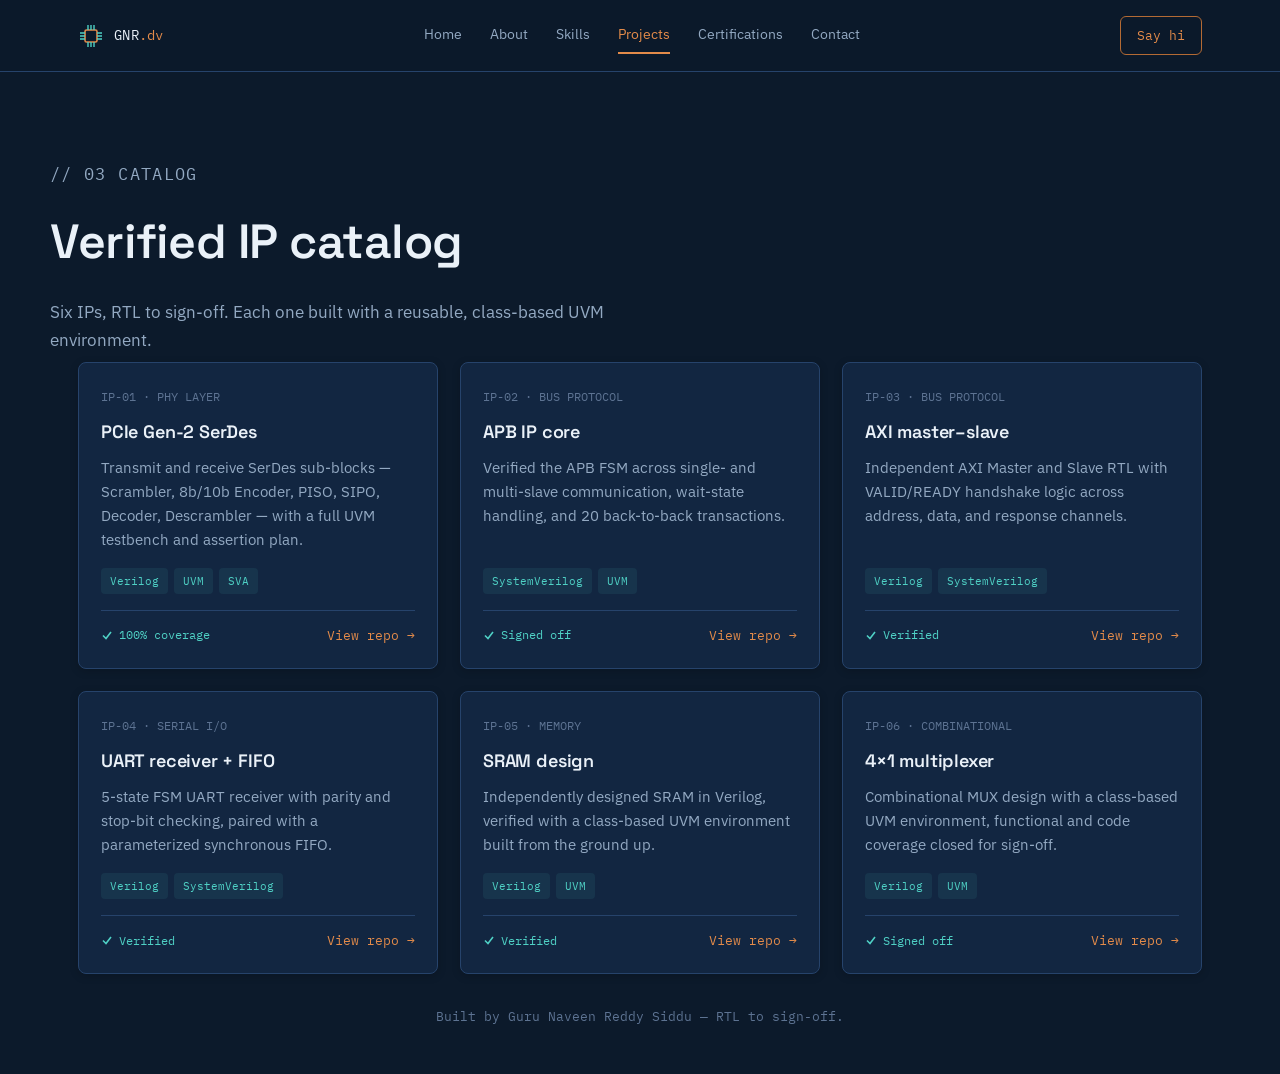
==== projects.html @ 4193e187 "Add files via upload" ====
<!DOCTYPE html>
<html lang="en">
<head>
<meta charset="UTF-8">
<meta name="viewport" content="width=device-width, initial-scale=1.0">
<title>Projects — Guru Naveen Reddy Siddu</title>
<meta name="description" content="Verified IP catalog by Guru Naveen Reddy Siddu — PCIe, APB, AXI, UART, SRAM, and MUX.">
<meta property="og:title" content="Projects — Guru Naveen Reddy Siddu">
<meta property="og:description" content="Verified IP catalog by Guru Naveen Reddy Siddu — PCIe, APB, AXI, UART, SRAM, and MUX.">
<meta property="og:type" content="website">
<meta name="theme-color" content="#0C1A2B">
<link rel="icon" href="data:image/svg+xml,%3Csvg xmlns='http://www.w3.org/2000/svg' viewBox='0 0 26 26'%3E%3Crect width='26' height='26' fill='%230C1A2B'/%3E%3Crect x='7' y='7' width='12' height='12' rx='1.5' stroke='%23E38B4A' stroke-width='1.6' fill='none'/%3E%3Cpath d='M10 2v5M13 2v5M16 2v5M10 19v5M13 19v5M16 19v5M2 10h5M2 13h5M2 16h5M19 10h5M19 13h5M19 16h5' stroke='%234FD1C5' stroke-width='1.4'/%3E%3C/svg%3E">
<link rel="preconnect" href="https://fonts.googleapis.com">
<link rel="preconnect" href="https://fonts.gstatic.com" crossorigin>
<link href="https://fonts.googleapis.com/css2?family=Space+Grotesk:wght@400;500;600;700&family=IBM+Plex+Sans:wght@400;500;600&family=IBM+Plex+Mono:wght@400;500;600&display=swap" rel="stylesheet">
<link rel="stylesheet" href="style.css">
</head>
<body>

<header class="nav">
  <div class="nav-inner">
    <a href="index.html" class="brand">
      <svg width="26" height="26" viewBox="0 0 26 26" fill="none">
        <rect x="7" y="7" width="12" height="12" rx="1.5" stroke="#E38B4A" stroke-width="1.6"/>
        <path d="M10 2v5M13 2v5M16 2v5M10 19v5M13 19v5M16 19v5M2 10h5M2 13h5M2 16h5M19 10h5M19 13h5M19 16h5" stroke="#4FD1C5" stroke-width="1.4"/>
      </svg>
      <span class="brand-text">GNR<span>.dv</span></span>
    </a>
    <nav class="links" id="navLinks">
      <a href="index.html">Home</a>
      <a href="about.html">About</a>
      <a href="skills.html">Skills</a>
      <a href="projects.html" class="active">Projects</a>
      <a href="certifications.html">Certifications</a>
      <a href="contact.html">Contact</a>
    </nav>
    <a class="nav-cta" href="mailto:gurunaveenreddys@gmail.com">Say hi</a>
    <button class="menu-toggle" id="menuToggle" aria-label="Toggle menu" aria-expanded="false">☰</button>
  </div>
</header>

<main>

  <!-- PROJECTS -->
  <section id="projects" class="wrap page-hero">
    <p class="section-tag">// 03 CATALOG</p>
    <h1>Verified IP catalog</h1>
    <p>Six IPs, RTL to sign-off. Each one built with a reusable, class-based UVM environment.</p>
  </section>

  <section class="wrap">
    <div class="proj-grid reveal">

      <article class="proj-card">
        <p class="part-no mono">IP-01 · PHY LAYER</p>
        <h3>PCIe Gen-2 SerDes</h3>
        <p class="desc">Transmit and receive SerDes sub-blocks — Scrambler, 8b/10b Encoder, PISO, SIPO, Decoder, Descrambler — with a full UVM testbench and assertion plan.</p>
        <div class="proj-tags"><span>Verilog</span><span>UVM</span><span>SVA</span></div>
        <div class="proj-footer">
          <span class="status-pass"><svg width="12" height="12" viewBox="0 0 12 12" aria-hidden="true"><path d="M2 6.5 L5 9.5 L10 3" stroke="#4FD1C5" stroke-width="1.6" fill="none"/></svg>100% coverage</span>
          <a class="proj-link" href="https://github.com/Sn9490/PCIe-Gen-2-SerDes-Design-Verification">View repo →</a>
        </div>
      </article>

      <article class="proj-card">
        <p class="part-no mono">IP-02 · BUS PROTOCOL</p>
        <h3>APB IP core</h3>
        <p class="desc">Verified the APB FSM across single- and multi-slave communication, wait-state handling, and 20 back-to-back transactions.</p>
        <div class="proj-tags"><span>SystemVerilog</span><span>UVM</span></div>
        <div class="proj-footer">
          <span class="status-pass"><svg width="12" height="12" viewBox="0 0 12 12" aria-hidden="true"><path d="M2 6.5 L5 9.5 L10 3" stroke="#4FD1C5" stroke-width="1.6" fill="none"/></svg>Signed off</span>
          <a class="proj-link" href="https://github.com/Sn9490/APB-UVM-Verification">View repo →</a>
        </div>
      </article>

      <article class="proj-card">
        <p class="part-no mono">IP-03 · BUS PROTOCOL</p>
        <h3>AXI master–slave</h3>
        <p class="desc">Independent AXI Master and Slave RTL with VALID/READY handshake logic across address, data, and response channels.</p>
        <div class="proj-tags"><span>Verilog</span><span>SystemVerilog</span></div>
        <div class="proj-footer">
          <span class="status-pass"><svg width="12" height="12" viewBox="0 0 12 12" aria-hidden="true"><path d="M2 6.5 L5 9.5 L10 3" stroke="#4FD1C5" stroke-width="1.6" fill="none"/></svg>Verified</span>
          <a class="proj-link" href="https://github.com/Sn9490/AXI-RTL-Design">View repo →</a>
        </div>
      </article>

      <article class="proj-card">
        <p class="part-no mono">IP-04 · SERIAL I/O</p>
        <h3>UART receiver + FIFO</h3>
        <p class="desc">5-state FSM UART receiver with parity and stop-bit checking, paired with a parameterized synchronous FIFO.</p>
        <div class="proj-tags"><span>Verilog</span><span>SystemVerilog</span></div>
        <div class="proj-footer">
          <span class="status-pass"><svg width="12" height="12" viewBox="0 0 12 12" aria-hidden="true"><path d="M2 6.5 L5 9.5 L10 3" stroke="#4FD1C5" stroke-width="1.6" fill="none"/></svg>Verified</span>
          <a class="proj-link" href="https://github.com/Sn9490/UART-Design-Verification">View repo →</a>
        </div>
      </article>

      <article class="proj-card">
        <p class="part-no mono">IP-05 · MEMORY</p>
        <h3>SRAM design</h3>
        <p class="desc">Independently designed SRAM in Verilog, verified with a class-based UVM environment built from the ground up.</p>
        <div class="proj-tags"><span>Verilog</span><span>UVM</span></div>
        <div class="proj-footer">
          <span class="status-pass"><svg width="12" height="12" viewBox="0 0 12 12" aria-hidden="true"><path d="M2 6.5 L5 9.5 L10 3" stroke="#4FD1C5" stroke-width="1.6" fill="none"/></svg>Verified</span>
          <a class="proj-link" href="https://github.com/Sn9490/SRAM-Design-Verification">View repo →</a>
        </div>
      </article>

      <article class="proj-card">
        <p class="part-no mono">IP-06 · COMBINATIONAL</p>
        <h3>4×1 multiplexer</h3>
        <p class="desc">Combinational MUX design with a class-based UVM environment, functional and code coverage closed for sign-off.</p>
        <div class="proj-tags"><span>Verilog</span><span>UVM</span></div>
        <div class="proj-footer">
          <span class="status-pass"><svg width="12" height="12" viewBox="0 0 12 12" aria-hidden="true"><path d="M2 6.5 L5 9.5 L10 3" stroke="#4FD1C5" stroke-width="1.6" fill="none"/></svg>Signed off</span>
          <a class="proj-link" href="https://github.com/Sn9490/4X1-MUX-Design-Verification">View repo →</a>
        </div>
      </article>

    </div>
  </section>

</main>

<a href="#top" class="to-top" id="toTop" aria-label="Back to top">
  <svg width="18" height="18" viewBox="0 0 18 18" fill="none"><path d="M4 11 L9 6 L14 11" stroke="currentColor" stroke-width="1.8" stroke-linecap="round" stroke-linejoin="round"/></svg>
</a>

<footer>
  <p>Built by Guru Naveen Reddy Siddu — RTL to sign-off.</p>
</footer>

<script src="script.js"></script>
</body>
</html>
---- style.css ----
:root{
  --ink:#0C1A2B;
  --ink-panel:#122641;
  --ink-panel-2:#152c4c;
  --grid-line:#20375A;
  --text-primary:#EAF1F8;
  --text-secondary:#93A9C2;
  --text-muted:#5D7392;
  --copper:#E38B4A;
  --copper-dim:#B36A34;
  --teal:#4FD1C5;
  --teal-dim:#2E9C92;
  --border:#26436B;
  --border-strong:#345680;
  --radius:6px;
  --shadow-sm:0 2px 8px rgba(0,0,0,0.18);
  --shadow-md:0 8px 24px rgba(0,0,0,0.28);
  --shadow-lift:0 14px 34px rgba(0,0,0,0.32);
  --font-display:'Space Grotesk',sans-serif;
  --font-body:'IBM Plex Sans',sans-serif;
  --font-mono:'IBM Plex Mono',monospace;
  --max:1180px;
}

*{box-sizing:border-box;}
html{scroll-behavior:smooth;}
@media (prefers-reduced-motion: reduce){
  html{scroll-behavior:auto;}
  *{animation-duration:0.001ms !important; animation-iteration-count:1 !important; transition-duration:0.001ms !important;}
}

body{
  margin:0;
  background:var(--ink);
  color:var(--text-primary);
  font-family:var(--font-body);
  font-size:16px;
  line-height:1.65;
}

a{color:inherit;}
h1,h2,h3{font-family:var(--font-display); font-weight:600; margin:0; letter-spacing:-0.01em;}
p{margin:0;}
.wrap{max-width:var(--max); margin:0 auto; padding:0 28px;}
.mono{font-family:var(--font-mono);}

/* ---------- NAV ---------- */
header.nav{
  position:sticky; top:0; z-index:50;
  background:rgba(12,26,43,0.88);
  backdrop-filter:blur(8px);
  border-bottom:1px solid var(--border);
}
.nav-inner{
  max-width:var(--max); margin:0 auto; padding:16px 28px;
  display:flex; align-items:center; justify-content:space-between;
}
.brand{display:flex; align-items:center; gap:10px; text-decoration:none;}
.brand svg{display:block;}
.brand-text{font-family:var(--font-mono); font-size:14px; color:var(--text-primary); letter-spacing:0.02em;}
.brand-text span{color:var(--copper);}
nav.links{display:flex; gap:28px; font-size:14px;}
nav.links a{text-decoration:none; color:var(--text-secondary); transition:color 0.15s ease; position:relative; padding-bottom:2px;}
nav.links a:hover, nav.links a:focus-visible{color:var(--text-primary);}
nav.links a.active{color:var(--copper);}
nav.links a.active::after{
  content:''; position:absolute; left:0; right:0; bottom:-6px; height:2px; background:var(--copper);
}
.nav-cta{
  font-family:var(--font-mono); font-size:13px; padding:8px 16px;
  border:1px solid var(--copper-dim); border-radius:var(--radius);
  color:var(--copper); text-decoration:none; white-space:nowrap;
  transition:background 0.15s ease, color 0.15s ease;
}
.nav-cta:hover, .nav-cta:focus-visible{background:var(--copper); color:var(--ink);}
.menu-toggle{display:none; background:none; border:1px solid var(--border); color:var(--text-primary); padding:8px 10px; border-radius:var(--radius);}

@media (max-width: 760px){
  nav.links{display:none;}
  .menu-toggle{display:block;}
  nav.links.open{
    display:flex; flex-direction:column; gap:0;
    position:absolute; top:100%; left:0; right:0;
    background:var(--ink-panel); border-bottom:1px solid var(--border);
    padding:8px 28px 20px;
  }
  nav.links.open a{padding:12px 0; border-bottom:1px solid var(--border);}
}

:focus-visible{outline:2px solid var(--copper); outline-offset:2px;}

/* ---------- HERO (home page) ---------- */
.hero{padding:96px 0 72px; position:relative; overflow:hidden;}
.eyebrow{
  font-family:var(--font-mono); font-size:13px; color:var(--teal);
  letter-spacing:0.06em; margin-bottom:18px; display:flex; align-items:center; gap:10px;
}
.eyebrow::before{content:''; width:8px; height:8px; background:var(--teal); border-radius:50%; box-shadow:0 0 0 3px rgba(79,209,197,0.18);}
.hero h1{
  font-size:clamp(34px, 5.4vw, 62px);
  line-height:1.08;
  max-width:820px;
  color:var(--text-primary);
}
.hero h1 em{font-style:normal; color:var(--copper);}
.hero-sub{
  margin-top:22px; max-width:600px; font-size:18px; color:var(--text-secondary);
}
.hero-meta{
  margin-top:14px; font-family:var(--font-mono); font-size:14px; color:var(--text-muted);
}
.hero-actions{display:flex; gap:14px; margin-top:36px; flex-wrap:wrap;}
.btn{
  font-family:var(--font-mono); font-size:14px; padding:13px 22px;
  border-radius:var(--radius); text-decoration:none; display:inline-flex; align-items:center; gap:8px;
  transition:transform 0.15s ease, background 0.15s ease, border-color 0.15s ease;
}
.btn-primary{background:var(--copper); color:var(--ink); border:1px solid var(--copper);}
.btn-primary:hover, .btn-primary:focus-visible{background:#f19d5f;}
.btn-ghost{border:1px solid var(--border-strong,var(--border)); color:var(--text-primary);}
.btn-ghost:hover, .btn-ghost:focus-visible{border-color:var(--teal); color:var(--teal);}

/* ---------- WAVEFORM ---------- */
.wave-panel{
  margin-top:56px; border:1px solid var(--border); border-radius:8px;
  background:var(--ink-panel); overflow:hidden; box-shadow:var(--shadow-md);
}
.wave-titlebar{
  display:flex; align-items:center; justify-content:space-between;
  padding:10px 16px; border-bottom:1px solid var(--border);
  font-family:var(--font-mono); font-size:12px; color:var(--text-muted);
}
.wave-titlebar .status{color:var(--teal);}
.wave-svg-wrap{padding:20px 16px 16px; overflow-x:auto;}
.sig-label{font-family:var(--font-mono); font-size:12px; fill:var(--text-secondary);}
.trace{fill:none; stroke-width:2; stroke-linejoin:round;}
.trace-clk{stroke:var(--teal);}
.trace-rst{stroke:var(--copper);}
.trace-valid{stroke:#8FA8C7;}
.trace-data{stroke:var(--text-primary);}
.draw{
  stroke-dasharray:900; stroke-dashoffset:900;
  animation:draw 1.8s ease forwards;
}
@keyframes draw{to{stroke-dashoffset:0;}}
.clk-pulse{animation:pulse 1.6s linear infinite; transform-origin:center;}
@keyframes pulse{0%,100%{opacity:1;}50%{opacity:0.35;}}

/* ---------- EXPLORE GRID (home page) ---------- */
.explore-grid{display:grid; grid-template-columns:repeat(3,1fr); gap:20px;}
@media (max-width:820px){.explore-grid{grid-template-columns:1fr 1fr;}}
@media (max-width:560px){.explore-grid{grid-template-columns:1fr;}}
.explore-card{
  border:1px solid var(--border); border-radius:8px; background:var(--ink-panel);
  padding:26px 22px; text-decoration:none; display:block;
  box-shadow:var(--shadow-sm); transition:border-color 0.2s ease, transform 0.2s ease, box-shadow 0.2s ease;
}
.explore-card:hover, .explore-card:focus-visible{border-color:var(--copper-dim); transform:translateY(-3px); box-shadow:var(--shadow-md);}
.explore-num{font-family:var(--font-mono); font-size:12px; color:var(--copper); margin-bottom:10px;}
.explore-card h3{font-size:18px; color:var(--text-primary); margin-bottom:8px;}
.explore-card p{font-size:14px; color:var(--text-secondary);}
.explore-arrow{font-family:var(--font-mono); font-size:13px; color:var(--teal); margin-top:14px; display:block;}

/* ---------- PAGE HERO (subpages) ---------- */
.page-hero{padding:72px 0 8px;}
.page-hero .section-tag{margin-bottom:14px;}
.page-hero h1{font-size:clamp(32px,4.4vw,48px); color:var(--text-primary);}
.page-hero p{margin-top:16px; max-width:640px; font-size:17px; color:var(--text-secondary);}

/* ---------- SECTION SHELL ---------- */
section{padding:64px 0 88px;}
.section-head{margin-bottom:44px; max-width:640px;}
.section-tag{font-family:var(--font-mono); font-size:12px; color:var(--copper); letter-spacing:0.08em; margin-bottom:10px;}
.section-head h2{font-size:clamp(26px,3vw,36px); color:var(--text-primary);}
.section-head p{margin-top:14px; color:var(--text-secondary); font-size:16px;}

/* ---------- ABOUT ---------- */
.about-grid{display:grid; grid-template-columns:280px 1fr; gap:56px; align-items:start;}
@media (max-width:820px){.about-grid{grid-template-columns:1fr;}}
.die{
  border:1px solid var(--border); border-radius:8px; background:var(--ink-panel);
  aspect-ratio:1/1; padding:18px; display:flex; align-items:center; justify-content:center;
  box-shadow:var(--shadow-md);
}
.photo-frame{padding:0; position:relative; overflow:hidden;}
.photo-img{
  width:100%; height:100%; object-fit:cover; object-position:center center;
  display:block; filter:saturate(0.92) contrast(1.02);
}
.corner-marks{position:absolute; inset:10px; width:calc(100% - 20px); height:calc(100% - 20px); pointer-events:none;}
.about-body p{color:var(--text-secondary); font-size:16px; margin-bottom:16px;}
.about-body strong{color:var(--text-primary); font-weight:600;}
.fact-row{
  display:grid; grid-template-columns:repeat(3,1fr); gap:1px;
  margin-top:28px; border:1px solid var(--border); border-radius:8px; overflow:hidden;
}
@media (max-width:560px){.fact-row{grid-template-columns:1fr;}}
.fact{background:var(--ink-panel); padding:18px 20px;}
.fact-num{font-family:var(--font-mono); font-size:26px; color:var(--copper); font-weight:600;}
.fact-label{font-size:13px; color:var(--text-muted); margin-top:4px;}

/* ---------- SKILLS ---------- */
.skill-groups{display:grid; grid-template-columns:1fr 1fr; gap:20px;}
@media (max-width:760px){.skill-groups{grid-template-columns:1fr;}}
.skill-card{
  border:1px solid var(--border); border-radius:8px; background:var(--ink-panel); padding:22px 24px;
  box-shadow:var(--shadow-sm); position:relative; overflow:hidden;
  transition:box-shadow 0.2s ease, transform 0.2s ease;
}
.skill-card::before{
  content:''; position:absolute; top:0; left:0; right:0; height:2px;
  background:linear-gradient(90deg, var(--copper), var(--teal));
}
.skill-card:hover{box-shadow:var(--shadow-md); transform:translateY(-2px);}
.skill-card h3{font-size:15px; color:var(--teal); font-family:var(--font-mono); margin-bottom:14px; letter-spacing:0.02em;}
.chip-row{display:flex; flex-wrap:wrap; gap:8px;}
.chip{
  font-family:var(--font-mono); font-size:12.5px; padding:6px 12px;
  border:1px solid var(--border); border-radius:999px; color:var(--text-secondary);
}

/* ---------- PROJECTS ---------- */
.proj-grid{display:grid; grid-template-columns:repeat(3,1fr); gap:22px;}
@media (max-width:980px){.proj-grid{grid-template-columns:1fr 1fr;}}
@media (max-width:640px){.proj-grid{grid-template-columns:1fr;}}
.proj-card{
  position:relative; border:1px solid var(--border); border-radius:8px;
  background:var(--ink-panel); padding:24px 22px 22px; display:flex; flex-direction:column;
  box-shadow:var(--shadow-sm);
  transition:border-color 0.2s ease, transform 0.2s ease, box-shadow 0.2s ease;
}
.proj-card:hover{border-color:var(--copper-dim); transform:translateY(-4px); box-shadow:var(--shadow-lift);}
.proj-card::before, .proj-card::after{
  content:''; position:absolute; left:18px; right:18px; height:1px;
  background:repeating-linear-gradient(90deg, var(--border) 0 6px, transparent 6px 12px);
}
.proj-card::before{top:-1px;}
.proj-card::after{bottom:-1px;}
.part-no{font-family:var(--font-mono); font-size:12px; color:var(--text-muted); margin-bottom:10px;}
.proj-card h3{font-size:18px; margin-bottom:10px; color:var(--text-primary);}
.proj-card p.desc{font-size:14.5px; color:var(--text-secondary); margin-bottom:16px; flex-grow:1;}
.proj-tags{display:flex; flex-wrap:wrap; gap:6px; margin-bottom:16px;}
.proj-tags span{
  font-family:var(--font-mono); font-size:11px; padding:4px 9px;
  background:rgba(79,209,197,0.08); color:var(--teal); border-radius:4px;
}
.proj-footer{display:flex; align-items:center; justify-content:space-between; padding-top:14px; border-top:1px solid var(--border);}
.status-pass{
  display:flex; align-items:center; gap:6px; font-family:var(--font-mono); font-size:12px; color:var(--teal);
}
.proj-link{font-family:var(--font-mono); font-size:12.5px; color:var(--copper); text-decoration:none;}
.proj-link:hover, .proj-link:focus-visible{text-decoration:underline;}

/* ---------- TIMELINE ---------- */
.timeline{border-left:1px solid var(--border); padding-left:28px; max-width:640px;}
.tl-item{position:relative; padding-bottom:32px;}
.tl-item:last-child{padding-bottom:0;}
.tl-item::before{
  content:''; position:absolute; left:-33px; top:4px; width:9px; height:9px;
  background:var(--copper); border-radius:50%; box-shadow:0 0 0 3px var(--ink), 0 0 0 4px var(--border);
}
.tl-date{font-family:var(--font-mono); font-size:12.5px; color:var(--text-muted); margin-bottom:6px;}
.tl-item h3{font-size:16px; margin-bottom:6px;}
.tl-item p{color:var(--text-secondary); font-size:14.5px;}

/* ---------- CONTACT ---------- */
.contact-panel{
  border:1px solid var(--border); border-radius:10px; background:var(--ink-panel);
  padding:48px 44px; display:flex; align-items:center; justify-content:space-between; gap:32px; flex-wrap:wrap;
  box-shadow:var(--shadow-md);
}
.contact-panel h2{font-size:clamp(24px,3vw,32px); max-width:420px;}
.contact-links{display:flex; flex-direction:column; gap:12px;}
.contact-links a{
  font-family:var(--font-mono); font-size:14.5px; text-decoration:none; color:var(--text-secondary);
  display:flex; align-items:center; gap:10px; transition:color 0.15s ease;
}
.contact-links a:hover, .contact-links a:focus-visible{color:var(--copper);}

footer{padding:32px 0 48px; text-align:center;}
footer p{font-family:var(--font-mono); font-size:12.5px; color:var(--text-muted);}

/* ---------- SCROLL REVEAL ---------- */
.reveal{opacity:0; transform:translateY(18px); transition:opacity 0.6s ease, transform 0.6s ease;}
.reveal.in-view{opacity:1; transform:translateY(0);}
@media (prefers-reduced-motion: reduce){
  .reveal{opacity:1; transform:none;}
}

/* ---------- BACK TO TOP ---------- */
.to-top{
  position:fixed; bottom:26px; right:26px; z-index:60;
  width:44px; height:44px; border-radius:50%;
  background:var(--ink-panel); border:1px solid var(--border);
  color:var(--copper); display:flex; align-items:center; justify-content:center;
  text-decoration:none; box-shadow:var(--shadow-md);
  opacity:0; pointer-events:none; transform:translateY(8px);
  transition:opacity 0.2s ease, transform 0.2s ease, border-color 0.2s ease;
}
.to-top.show{opacity:1; pointer-events:auto; transform:translateY(0);}
.to-top:hover, .to-top:focus-visible{border-color:var(--copper);}
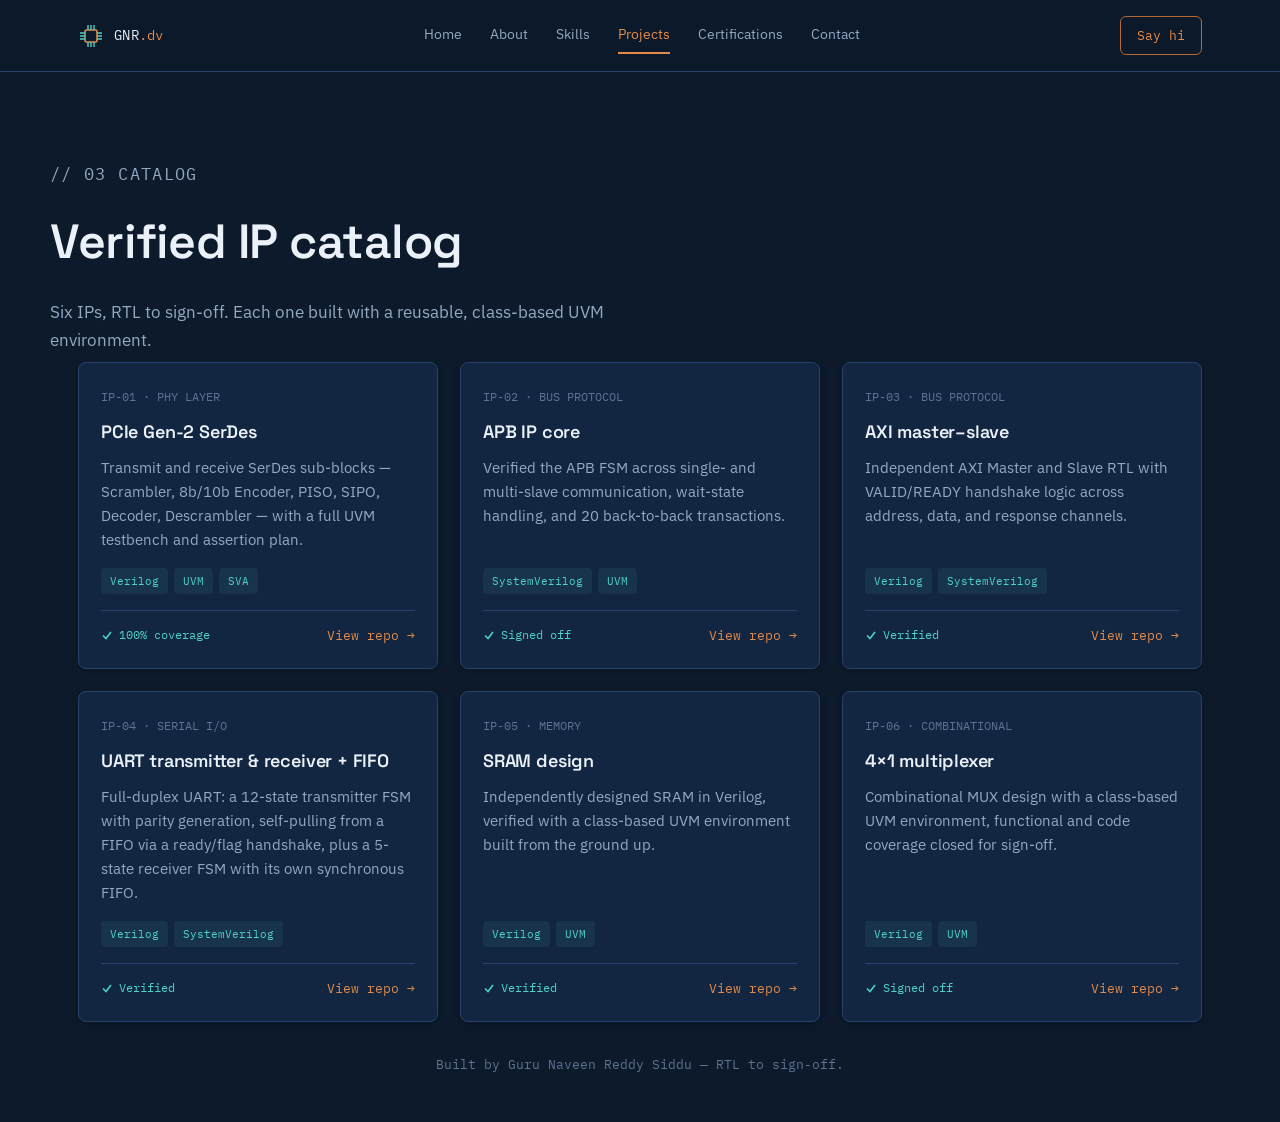
==== commit 4c021fb5: "Add files via upload" ====
--- a/projects.html
+++ b/projects.html
@@ -86,8 +86,8 @@
 
       <article class="proj-card">
         <p class="part-no mono">IP-04 · SERIAL I/O</p>
-        <h3>UART receiver + FIFO</h3>
-        <p class="desc">5-state FSM UART receiver with parity and stop-bit checking, paired with a parameterized synchronous FIFO.</p>
+        <h3>UART transmitter &amp; receiver + FIFO</h3>
+        <p class="desc">Full-duplex UART: a 12-state transmitter FSM with parity generation, self-pulling from a FIFO via a ready/flag handshake, plus a 5-state receiver FSM with its own synchronous FIFO.</p>
         <div class="proj-tags"><span>Verilog</span><span>SystemVerilog</span></div>
         <div class="proj-footer">
           <span class="status-pass"><svg width="12" height="12" viewBox="0 0 12 12" aria-hidden="true"><path d="M2 6.5 L5 9.5 L10 3" stroke="#4FD1C5" stroke-width="1.6" fill="none"/></svg>Verified</span>
